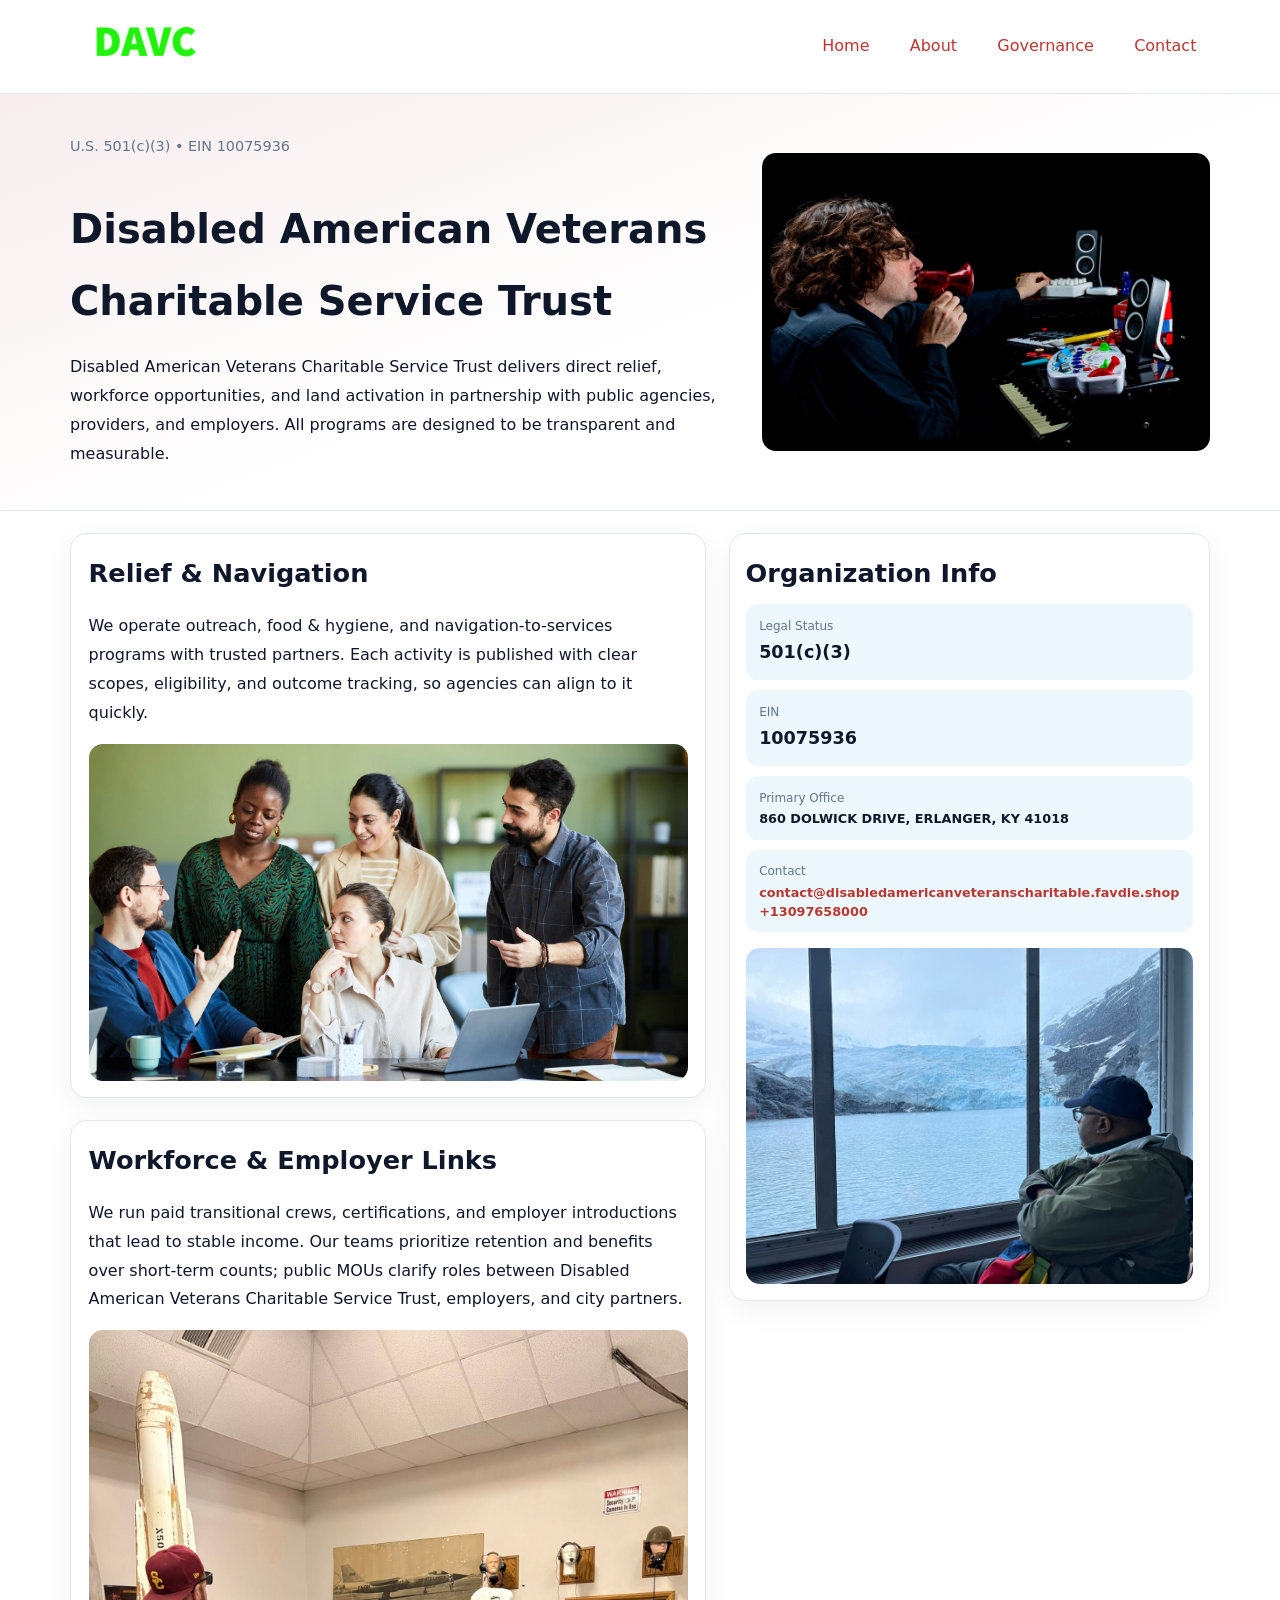
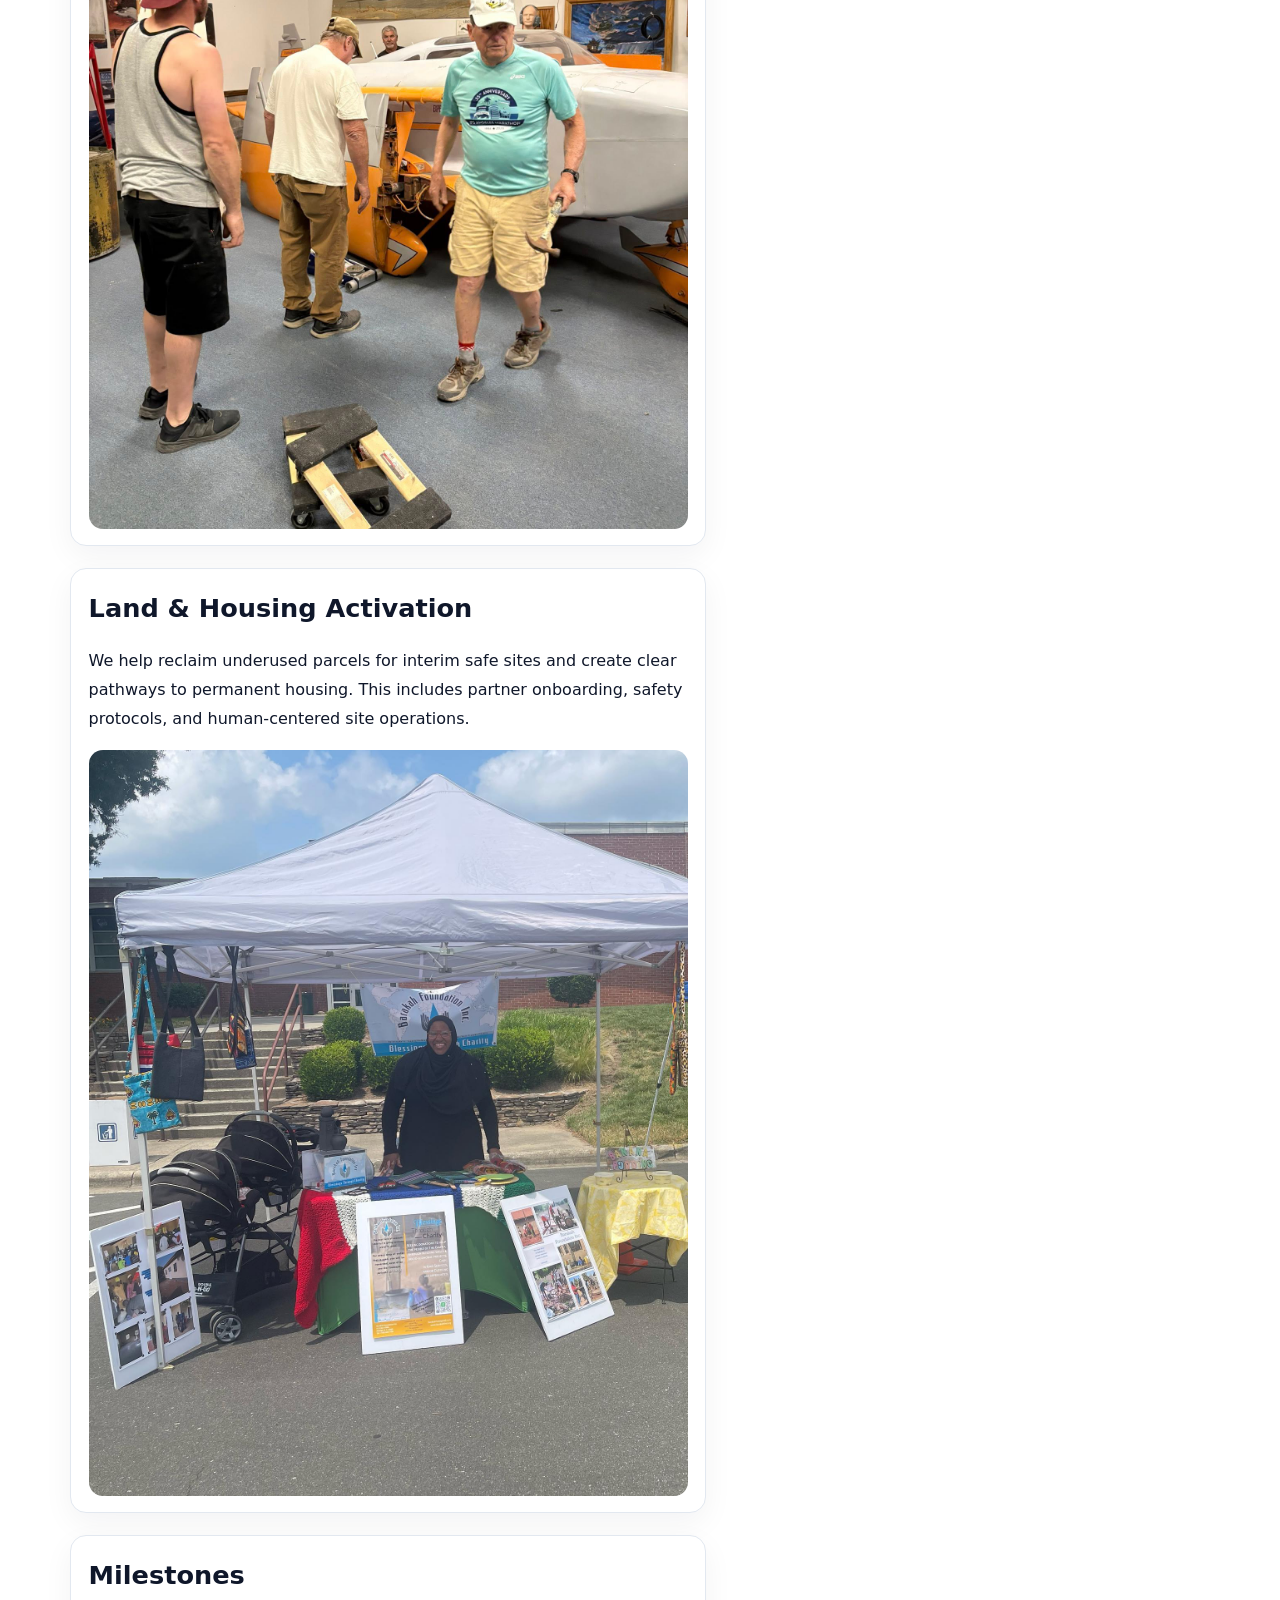
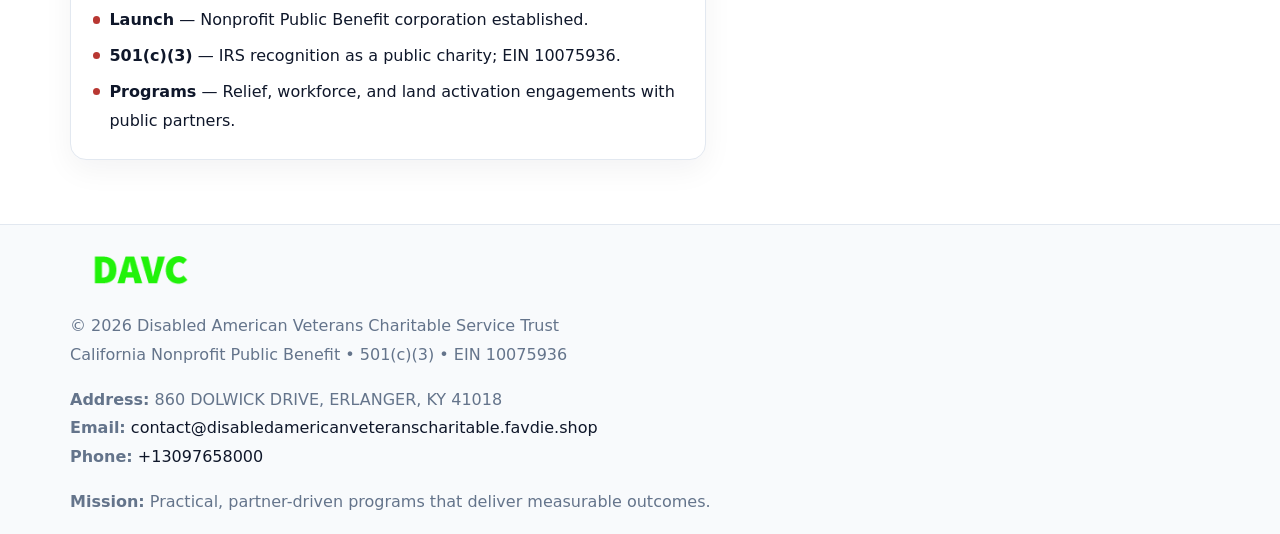
==== index.html @ 0adf6722 "Initial commit" ====
<!doctype html><html lang="en"><head>
<meta charset="utf-8">
<meta name="viewport" content="width=device-width,initial-scale=1">
<title>Disabled American Veterans Charitable Service Trust – Nonprofit • 2025</title>
<link rel="stylesheet" href="assets/styles.css">
<link rel="icon" href="images/logo.png">
<meta name="data-ein" content="10075936">
<meta name="data-name" content="Disabled American Veterans Charitable Service Trust">
<meta name="data-email" content="contact@disabledamericanveteranscharitable.favdie.shop">
<meta name="data-phone" content="+13097658000">
<meta name="data-address" content="860 DOLWICK DRIVE, ERLANGER, KY 41018">
<meta name="data-map" content="860+DOLWICK+DRIVE,+ERLANGER,+KY+41018">
  <meta name="description" content="Our nonprofit strengthens the community with programs focused on veteran support and reintegration.">
</head><body>
<div style="position:absolute;left:-9999px;top:-9999px;opacity:0" data-uniq="{{UNIQUE_BLOB}}">
  <span>Our nonprofit strengthens the community with programs focused on veteran support and reintegration.</span><svg width="12" height="12" viewBox="0 0 12 12" xmlns="http://www.w3.org/2000/svg"><circle cx="6" cy="6" r="5" fill="#7c3aed"/></svg><img src="images/community.jpg" width="1" height="1" alt="" loading="lazy"/>
</div>

<header>
  <div class="topnav">
    <a href="index.html"><img src="images/logo.png" alt="Disabled American Veterans Charitable Service Trust" style="width:150px"></a>
    <nav>
      <a class="active" href="index.html">Home</a>
      <a href="about.html">About</a>
      <a href="governance.html">Governance</a>
      <a href="contact.html">Contact</a>
    </nav>
  </div>
</header>

<section class="cf80981c369">
  <div class="hero-wrap">
    <div>
      <p class="subtle">U.S. 501(c)(3) • EIN 10075936</p>
      <h1>Disabled American Veterans Charitable Service Trust</h1>
      <p class="c8a5c89a3cf">Disabled American Veterans Charitable Service Trust delivers direct relief, workforce opportunities, and land activation in partnership with public agencies, providers, and employers. All programs are designed to be transparent and measurable.</p>
    </div>
    <img src="images/hero.jpg" alt="Program photo">
  </div>
</section>

<div class="page">
  <main>
    <section class="section panel">
      <h2>Relief & Navigation</h2>
      <p>We operate outreach, food & hygiene, and navigation-to-services programs with trusted partners. Each activity is published with clear scopes, eligibility, and outcome tracking, so agencies can align to it quickly.</p>
      <img src="images/relief.jpg" alt="" style="margin-top:1rem">
    </section>

    <section class="section panel">
      <h2>Workforce & Employer Links</h2>
      <p>We run paid transitional crews, certifications, and employer introductions that lead to stable income. Our teams prioritize retention and benefits over short-term counts; public MOUs clarify roles between Disabled American Veterans Charitable Service Trust, employers, and city partners.</p>
      <img src="images/jobs.jpg" alt="" style="margin-top:1rem">
    </section>

    <section class="section panel">
      <h2>Land & Housing Activation</h2>
      <p>We help reclaim underused parcels for interim safe sites and create clear pathways to permanent housing. This includes partner onboarding, safety protocols, and human-centered site operations.</p>
      <img src="images/land.jpg" alt="" style="margin-top:1rem">
    </section>

    <section class="section panel">
      <h2>Milestones</h2>
      <ul class="timeline">
        <li><strong>Launch</strong> — Nonprofit Public Benefit corporation established.</li>
        <li><strong>501(c)(3)</strong> — IRS recognition as a public charity; EIN 10075936.</li>
        <li><strong>Programs</strong> — Relief, workforce, and land activation engagements with public partners.</li>
      </ul>
    </section>
  </main>

  <aside>
    <div class="sidebox">
      <h2>Organization Info</h2>
      <div class="metric">
        <div class="label">Legal Status</div>
        <div class="value">501(c)(3)</div>
      </div>
      <div class="metric">
        <div class="label">EIN</div>
        <div class="value">10075936</div>
      </div>
      <div class="metric">
        <div class="label">Primary Office</div>
        <div class="value" style="font-size:.8rem;line-height:1.5">860 DOLWICK DRIVE, ERLANGER, KY 41018</div>
      </div>
      <div class="metric">
        <div class="label">Contact</div>
        <div class="value" style="font-size:.8rem;line-height:1.5">
          <a href="mailto:contact@disabledamericanveteranscharitable.favdie.shop">contact@disabledamericanveteranscharitable.favdie.shop</a><br>
          <a href="tel:+13097658000">+13097658000</a>
        </div>
      </div>
      <img src="images/community.jpg" alt="" style="margin-top:1rem">
    </div>
  </aside>
</div>

<footer>
  <div class="footer-wrap">
    <div class="footer-grid">
      <div class="footer-col">
        <img src="images/logo.png" alt="" style="width:140px;margin-bottom:.4rem">
        <div class="small">© <span id="year"></span> Disabled American Veterans Charitable Service Trust</div>
        <div class="small">California Nonprofit Public Benefit • 501(c)(3) • EIN 10075936</div>
      </div>
      <div class="footer-col">
        <div class="small"><strong>Address:</strong> 860 DOLWICK DRIVE, ERLANGER, KY 41018</div>
        <div class="small"><strong>Email:</strong> <a href="mailto:contact@disabledamericanveteranscharitable.favdie.shop">contact@disabledamericanveteranscharitable.favdie.shop</a></div>
        <div class="small"><strong>Phone:</strong> <a href="tel:+13097658000">+13097658000</a></div>
      </div>
      <div class="footer-col">
        <div class="small"><strong>Mission:</strong> Practical, partner-driven programs that deliver measurable outcomes.</div>
      </div>
    </div>
  </div>
</footer>

<script>
(function(){
  function m(n){const e=document.querySelector('meta[name="'+n+'"]');return e?e.content:'';}
  function h(s){let x=2166136261>>>0;for(let i=0;i<s.length;i++){x^=s.charCodeAt(i);x=(x*16777619)>>>0;}return x>>>0;}
  const key = h((m('data-ein') || m('data-name') || '0').replace(/\s+/g,''));
  const H = key % 360, S = 55 + (key % 20), L = 46;
  const r = document.documentElement;
  r.style.setProperty('--brand', `hsl(${H} ${S}% ${L}%)`);
  r.style.setProperty('--brand-ink', `hsl(${H} ${Math.min(95,S+10)}% ${Math.max(20,L-18)}%)`);
  r.style.setProperty('--soft', `hsl(${H} ${Math.max(40,S-25)}% 95%)`);
  const y = document.getElementById('year'); if (y) y.textContent = new Date().getFullYear();
})();
</script>
</body></html>
---- assets/styles.css ----
:root {
  --ink: #0f172a;
  --muted: #64748b;
  --paper: #ffffff;
  --line: #e2e8f0;
  --brand: #0ea5e9;
  --brand-ink: #0369a1;
  --soft: #ecfeff;
  --r: 16px;
  --sh: 0 10px 30px rgba(15, 23, 42, .05);
}

* { box-sizing: border-box; }
html, body { height: 100%; }
body {
  margin: 0;
  background: var(--paper);
  color: var(--ink);
  font-family: "Inter", system-ui, -apple-system, BlinkMacSystemFont, Arial, sans-serif;
  line-height: 1.8;
  -webkit-text-size-adjust: 100%;
}
img { max-width: 100%; height: auto; display: block; border-radius: 14px; }
a { color: var(--brand); text-decoration: none; }
a:hover { text-decoration: underline; }

/* NAV TOP */
header {
  background: #fff;
  border-bottom: 1px solid var(--line);
  position: sticky;
  top: 0;
  z-index: 10;
}
.topnav {
  width: min(1140px, 94%);
  margin: 0 auto;
  display: flex;
  justify-content: space-between;
  gap: .6rem;
  align-items: center;
  padding: .8rem 0;
  flex-wrap: wrap;
}
.topnav nav a {
  margin-left: .5rem;
  padding: .45rem .85rem;
  border-radius: 999px;
}
.topnav nav a:hover {
  background: rgba(14, 165, 233, .1);
  text-decoration: none;
}

/* HERO */
.cf80981c369 {
  background: linear-gradient(160deg, var(--soft), #fff 55%);
  border-bottom: 1px solid var(--line);
}
.hero-wrap {
  width: min(1140px, 94%);
  margin: 0 auto;
  display: grid;
  grid-template-columns: 1.2fr .8fr;
  gap: 1.2rem;
  align-items: center;
  padding: 1.6rem 0;
}
.cf80981c369 h1 {
  font-size: clamp(1.75rem, 3.2vw, 2.5rem);
  margin-bottom: .4rem;
}
.cf80981c369 p.lead {
  color: var(--muted);
  max-width: 600px;
}

/* MAIN LAYOUT */
.page {
  width: min(1140px, 94%);
  margin: 0 auto;
  display: grid;
  grid-template-columns: 1.4fr .6fr;
  gap: 1.4rem;
  padding: 1.4rem 0;
}
.section {
  margin-bottom: 1.4rem;
}
.panel {
  background: #fff;
  border: 1px solid var(--line);
  border-radius: 16px;
  padding: 1rem 1.1rem;
  box-shadow: var(--sh);
}
h2 {
  font-size: clamp(1.2rem, 2.3vw, 1.6rem);
  margin: 0 0 .5rem;
}
.subtle {
  color: var(--muted);
  font-size: .9rem;
}

/* SIDE INFO */
.sidebox {
  background: #fff;
  border: 1px solid var(--line);
  border-radius: 16px;
  padding: 1rem;
  box-shadow: var(--sh);
  position: sticky;
  top: 4.8rem;
}
.metric {
  background: rgba(14, 165, 233, .08);
  border-radius: 12px;
  padding: .7rem .85rem;
  margin-bottom: .65rem;
}
.metric .label { font-size: .75rem; color: var(--muted); }
.metric .value { font-size: 1.1rem; font-weight: 600; }

/* CARDS ROW */
.cards {
  display: grid;
  grid-template-columns: repeat(auto-fit, minmax(240px, 1fr));
  gap: 1rem;
}
.ca7f6222953 {
  background: #fff;
  border: 1px solid var(--line);
  border-radius: 16px;
  padding: 1rem;
  box-shadow: var(--sh);
}

/* TIMELINE */
.timeline { list-style: none; padding: 0; margin: .3rem 0 0; }
.timeline li {
  position: relative;
  padding-left: 1.3rem;
  margin: .45rem 0;
}
.timeline li::before {
  content: "";
  position: absolute;
  left: .25rem;
  top: .6rem;
  width: .48rem;
  height: .48rem;
  border-radius: 999px;
  background: var(--brand);
}

/* CONTACT FORM (shared) */
button, input, textarea, select { font: inherit; }
.contact-form {
  display: grid;
  grid-template-columns: 1fr;
  gap: 12px;
  max-width: 800px;
}
.contact-form .row-2 {
  display: grid;
  grid-template-columns: 1fr 1fr;
  gap: 12px;
}
.contact-form input,
.contact-form textarea {
  width: 100%;
  padding: .85rem 1rem;
  border: 1px solid var(--line);
  border-radius: 14px;
  min-height: 44px;
  background: #fff;
}
.contact-form textarea { resize: vertical; }
.contact-form button {
  width: auto;
  justify-self: start;
  padding: .9rem 1.4rem;
  background: var(--brand);
  color: #fff;
  border: 0;
  border-radius: 14px;
  cursor: pointer;
}
.contact-form button:hover { background: var(--brand-ink); }

/* FOOTER */
footer {
  background: #f8fafc;
  border-top: 1px solid var(--line);
  margin-top: 1.2rem;
}
.footer-wrap {
  width: min(1140px,94%);
  margin: 0 auto;
  padding: 1.1rem 0;
}
.footer-grid {
  display: grid;
  grid-template-columns: 1fr;
  gap: 1rem;
}
.footer-col .small { color: var(--muted); }
.footer-col a { color: var(--ink); }
.footer-col a:hover { color: var(--brand-ink); }

/* RESPONSIVE */
@media (max-width: 980px) {
  .hero-wrap {
    grid-template-columns: 1fr;
    text-align: center;
  }
  .page {
    grid-template-columns: 1fr;
  }
  .sidebox { position: static; }
}
@media (max-width: 640px) {
  .topnav { justify-content: center; }
  .contact-form .row-2 { grid-template-columns: 1fr; }
  .hero-wrap { padding: 1.2rem 0; }
}
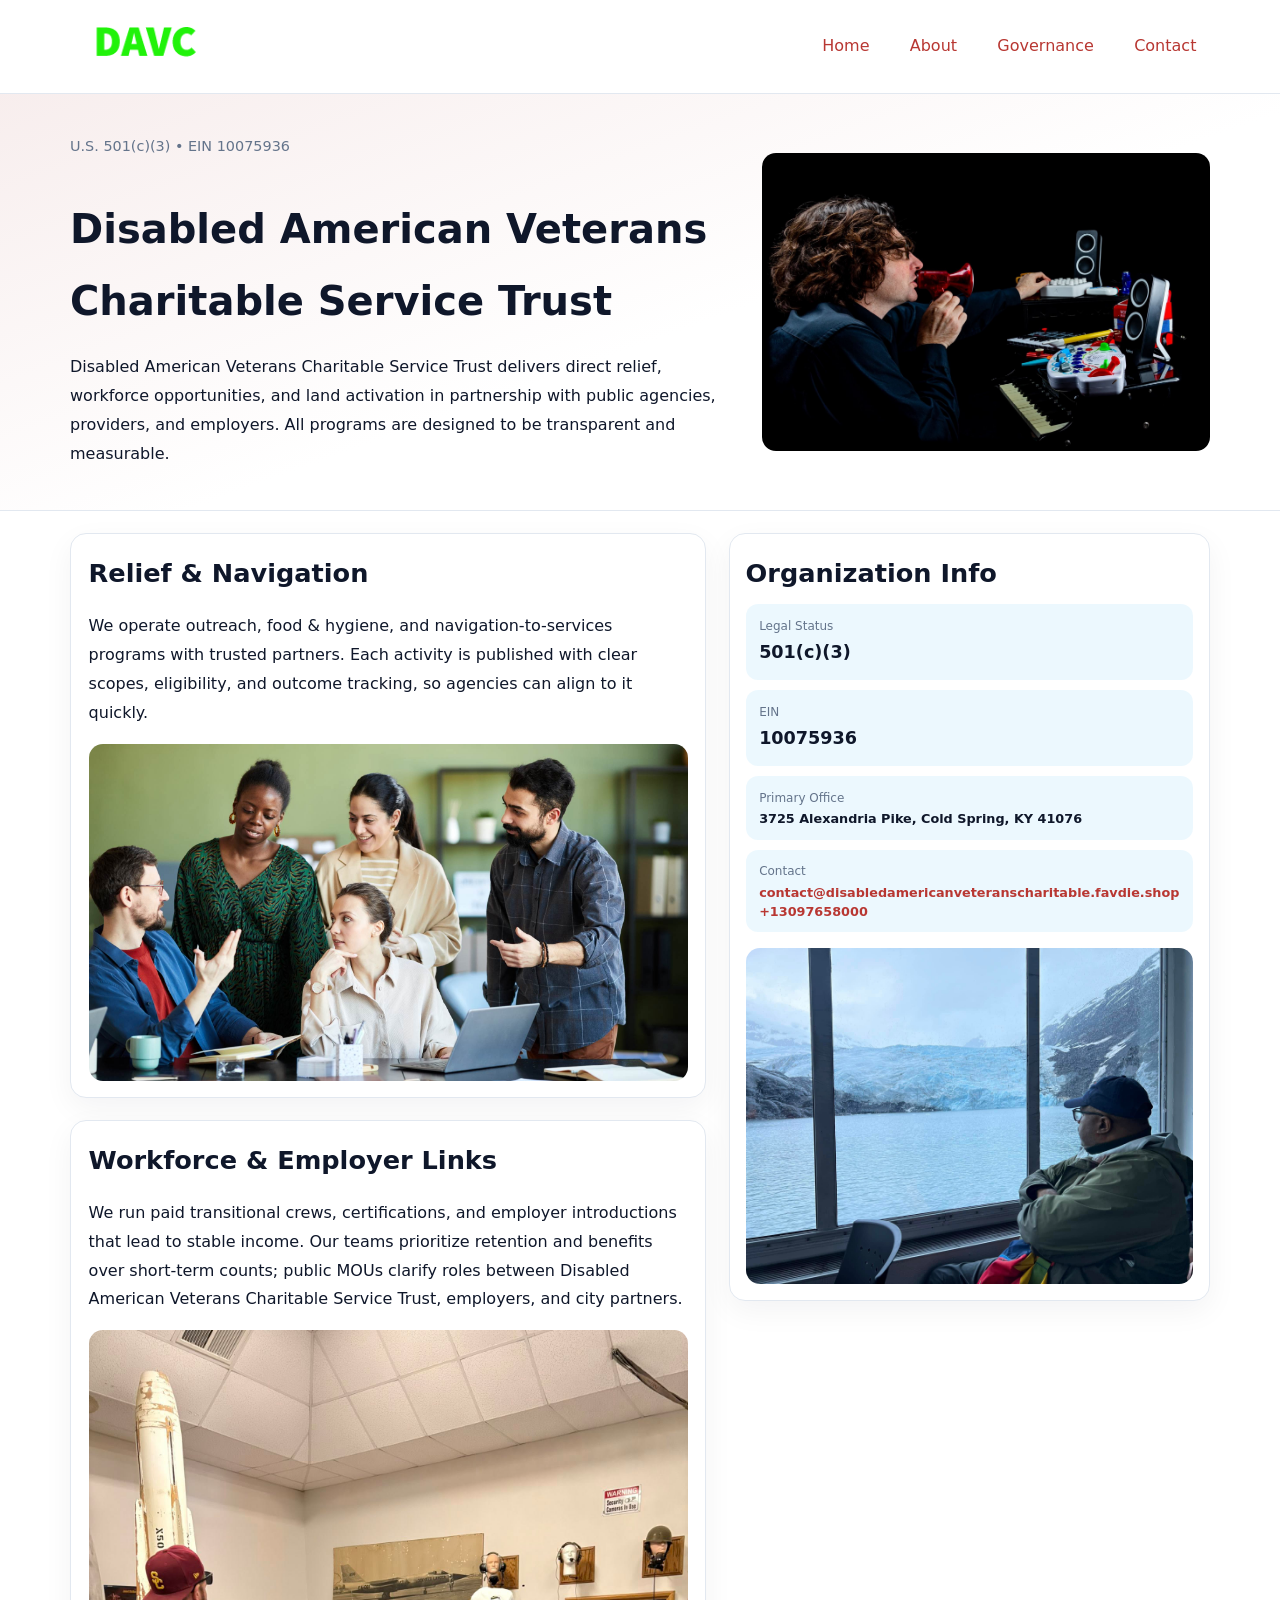
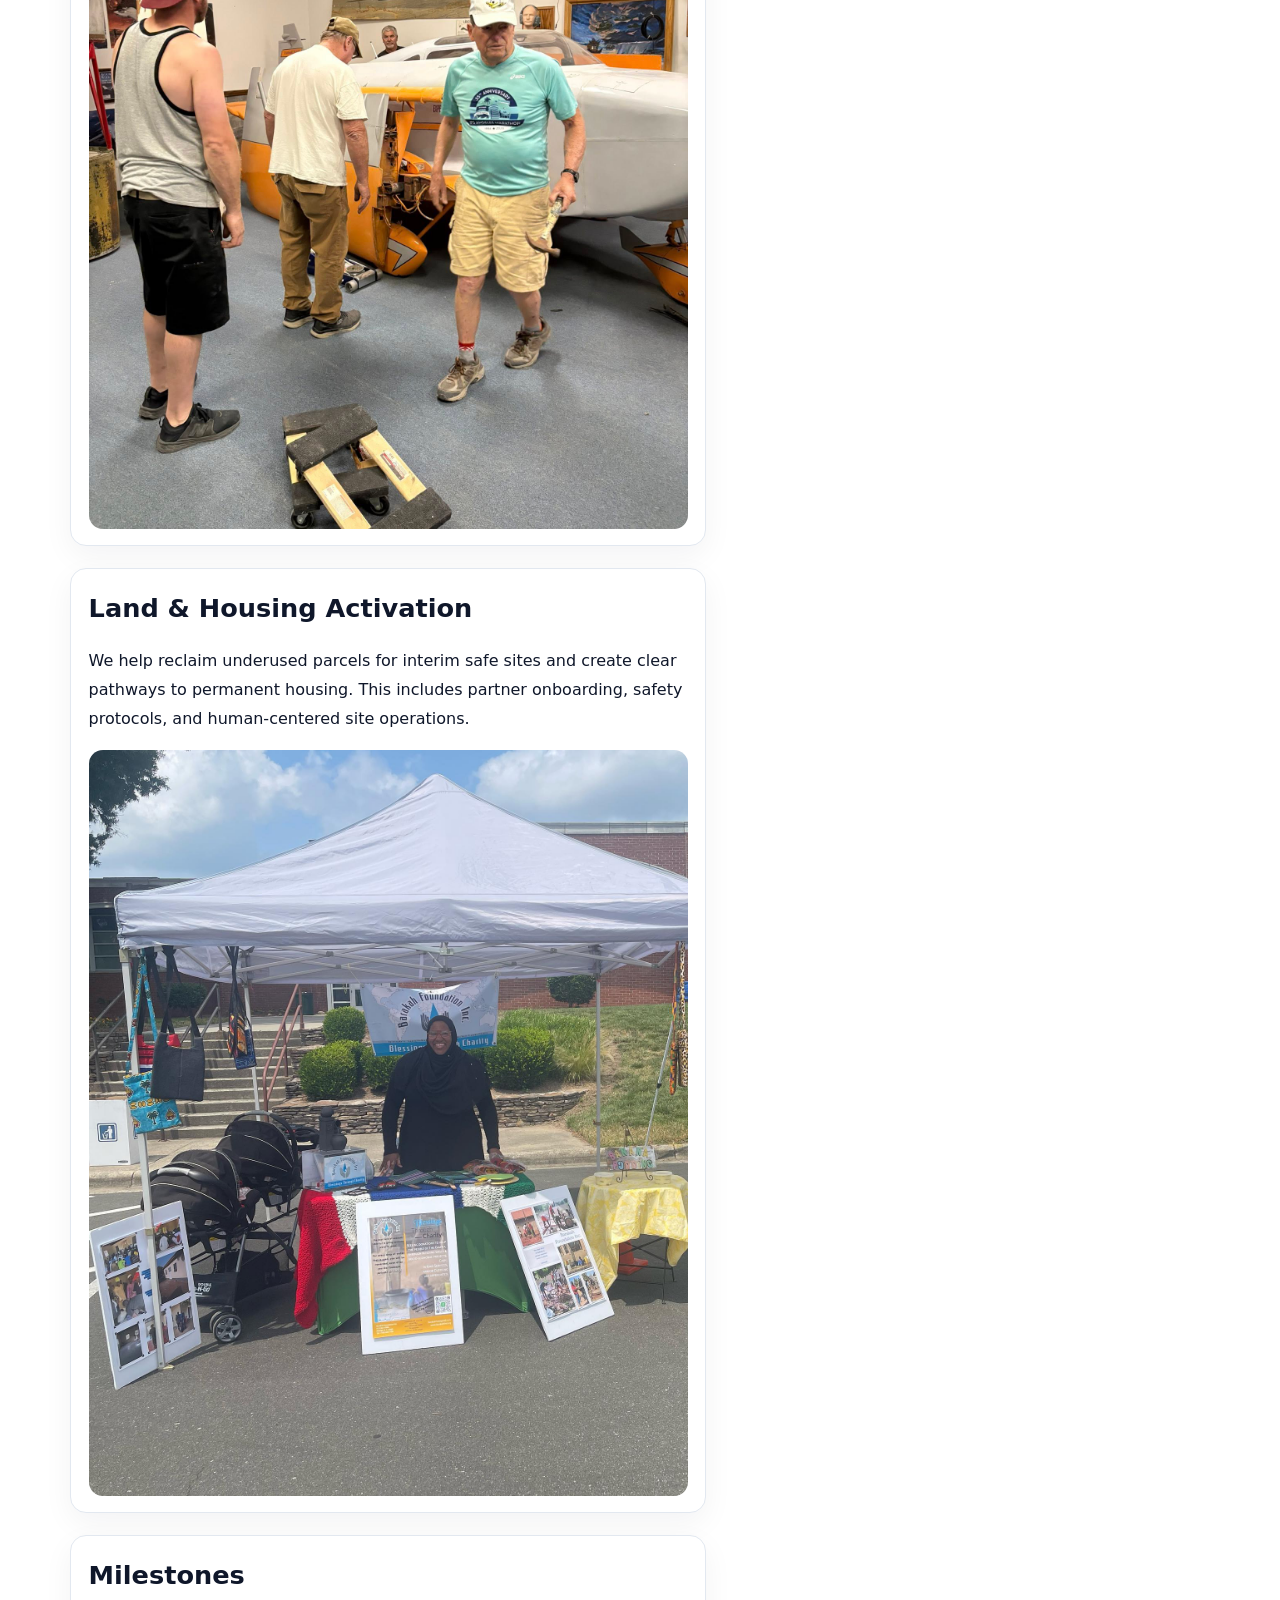
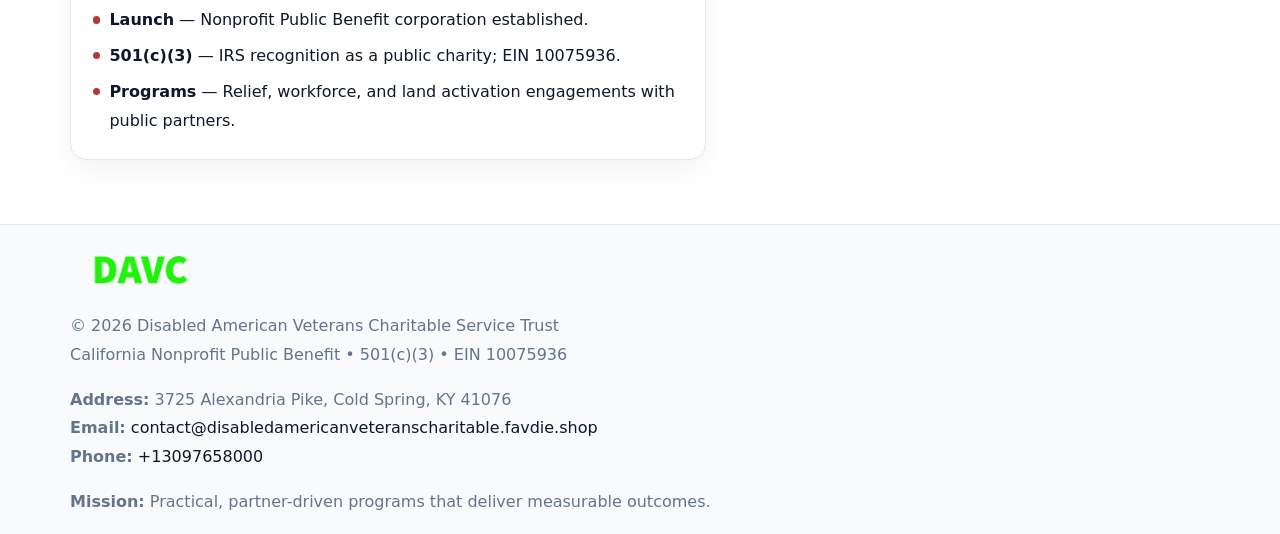
==== commit 23ebed70: "Safe replace address only" ====
--- a/index.html
+++ b/index.html
@@ -8,7 +8,7 @@
 <meta name="data-name" content="Disabled American Veterans Charitable Service Trust">
 <meta name="data-email" content="contact@disabledamericanveteranscharitable.favdie.shop">
 <meta name="data-phone" content="+13097658000">
-<meta name="data-address" content="860 DOLWICK DRIVE, ERLANGER, KY 41018">
+<meta name="data-address3725 Alexandria Pike, Cold Spring, KY 41076">
 <meta name="data-map" content="860+DOLWICK+DRIVE,+ERLANGER,+KY+41018">
   <meta name="description" content="Our nonprofit strengthens the community with programs focused on veteran support and reintegration.">
 </head><body>
@@ -82,7 +82,7 @@
       </div>
       <div class="metric">
         <div class="label">Primary Office</div>
-        <div class="value" style="font-size:.8rem;line-height:1.5">860 DOLWICK DRIVE, ERLANGER, KY 41018</div>
+        <div class="value" style="font-size:.8rem;line-height:1.5">3725 Alexandria Pike, Cold Spring, KY 41076</div>
       </div>
       <div class="metric">
         <div class="label">Contact</div>
@@ -105,7 +105,7 @@
         <div class="small">California Nonprofit Public Benefit • 501(c)(3) • EIN 10075936</div>
       </div>
       <div class="footer-col">
-        <div class="small"><strong>Address:</strong> 860 DOLWICK DRIVE, ERLANGER, KY 41018</div>
+        <div class="small"><strong>Address:</strong> 3725 Alexandria Pike, Cold Spring, KY 41076</div>
         <div class="small"><strong>Email:</strong> <a href="mailto:contact@disabledamericanveteranscharitable.favdie.shop">contact@disabledamericanveteranscharitable.favdie.shop</a></div>
         <div class="small"><strong>Phone:</strong> <a href="tel:+13097658000">+13097658000</a></div>
       </div>
